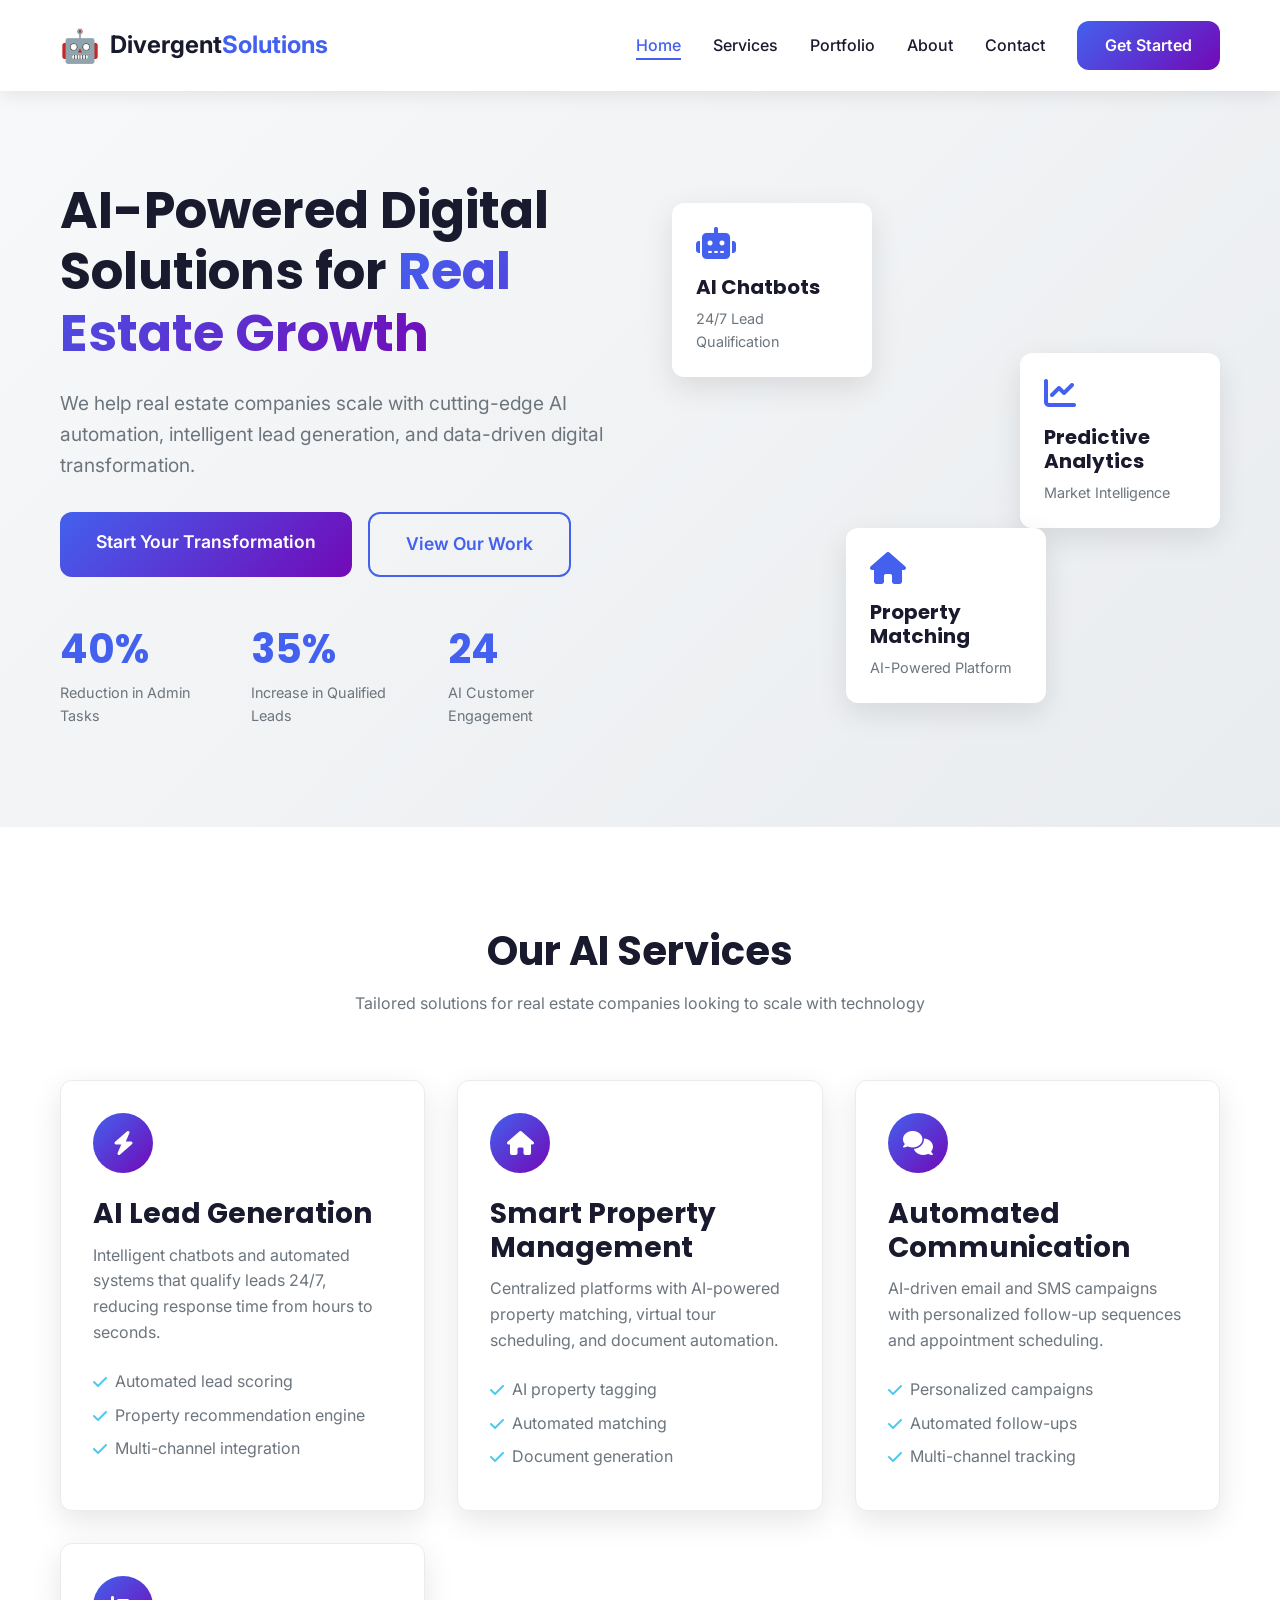
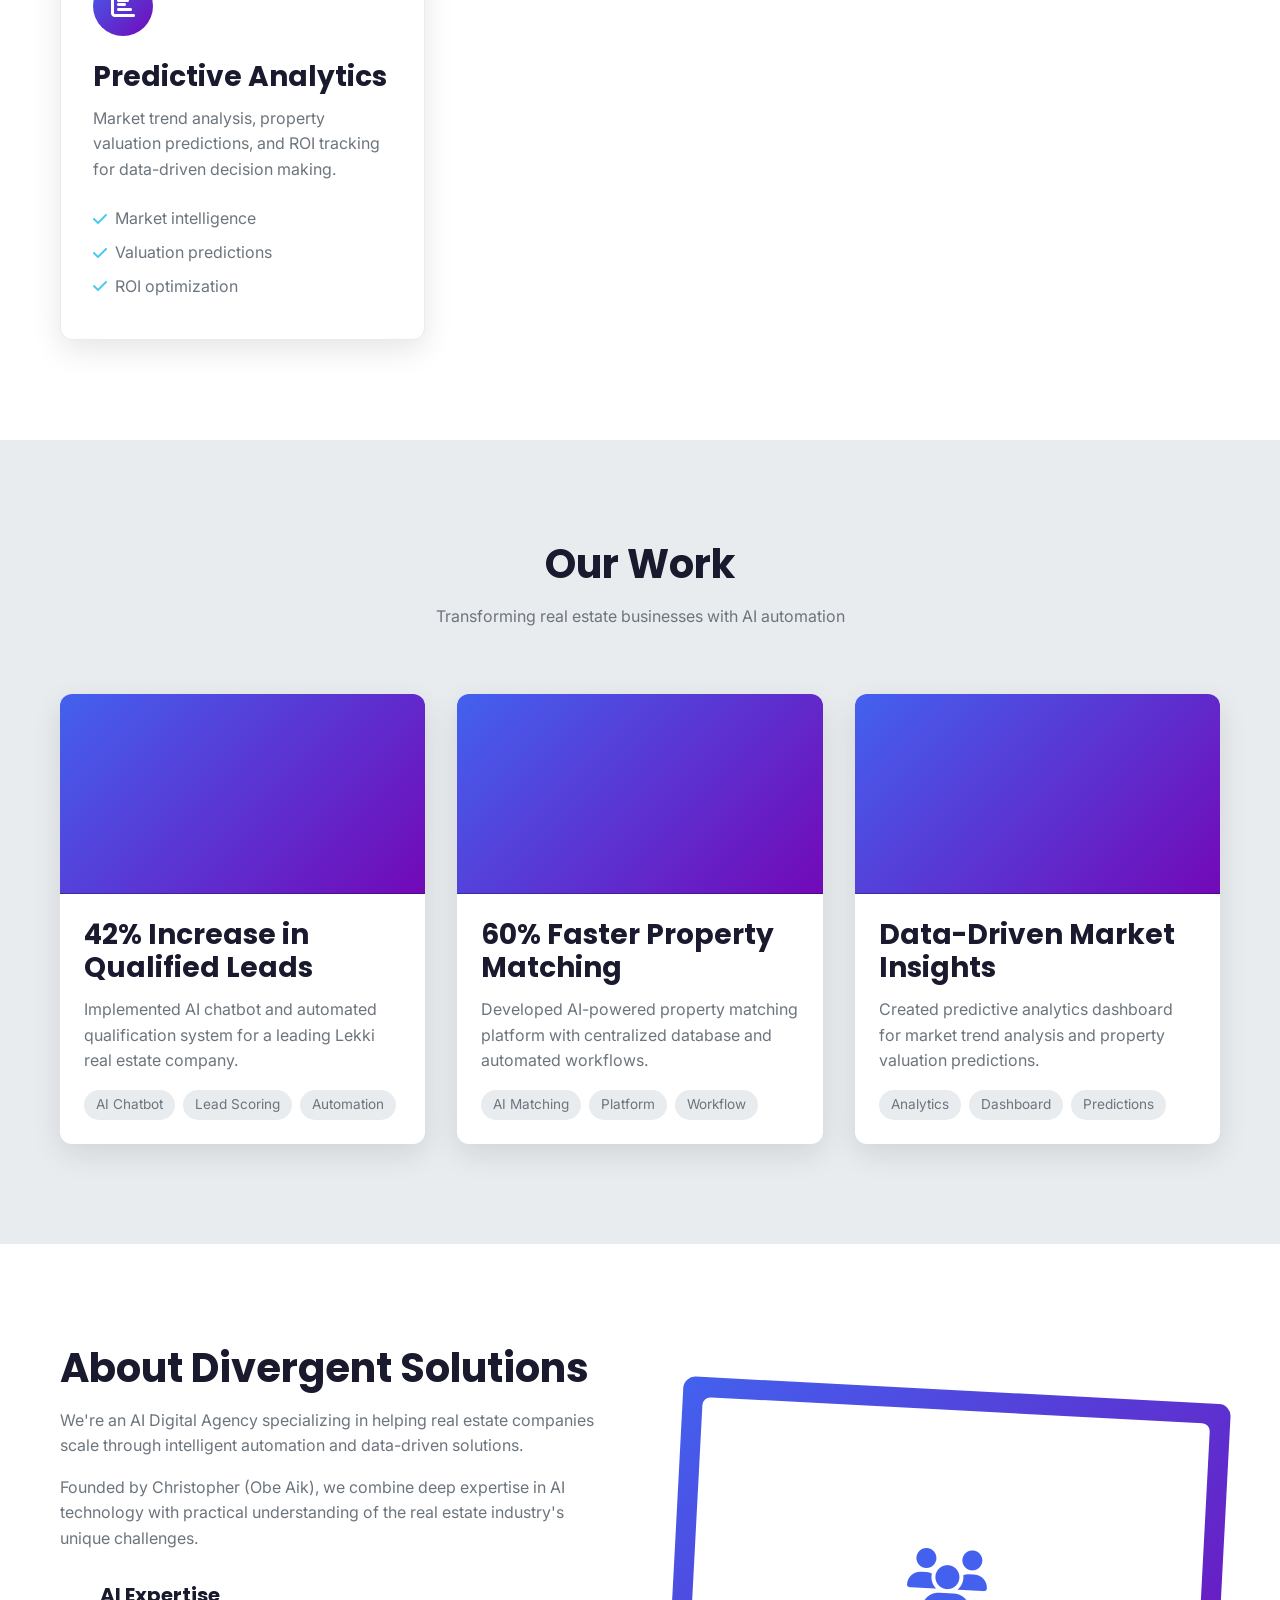
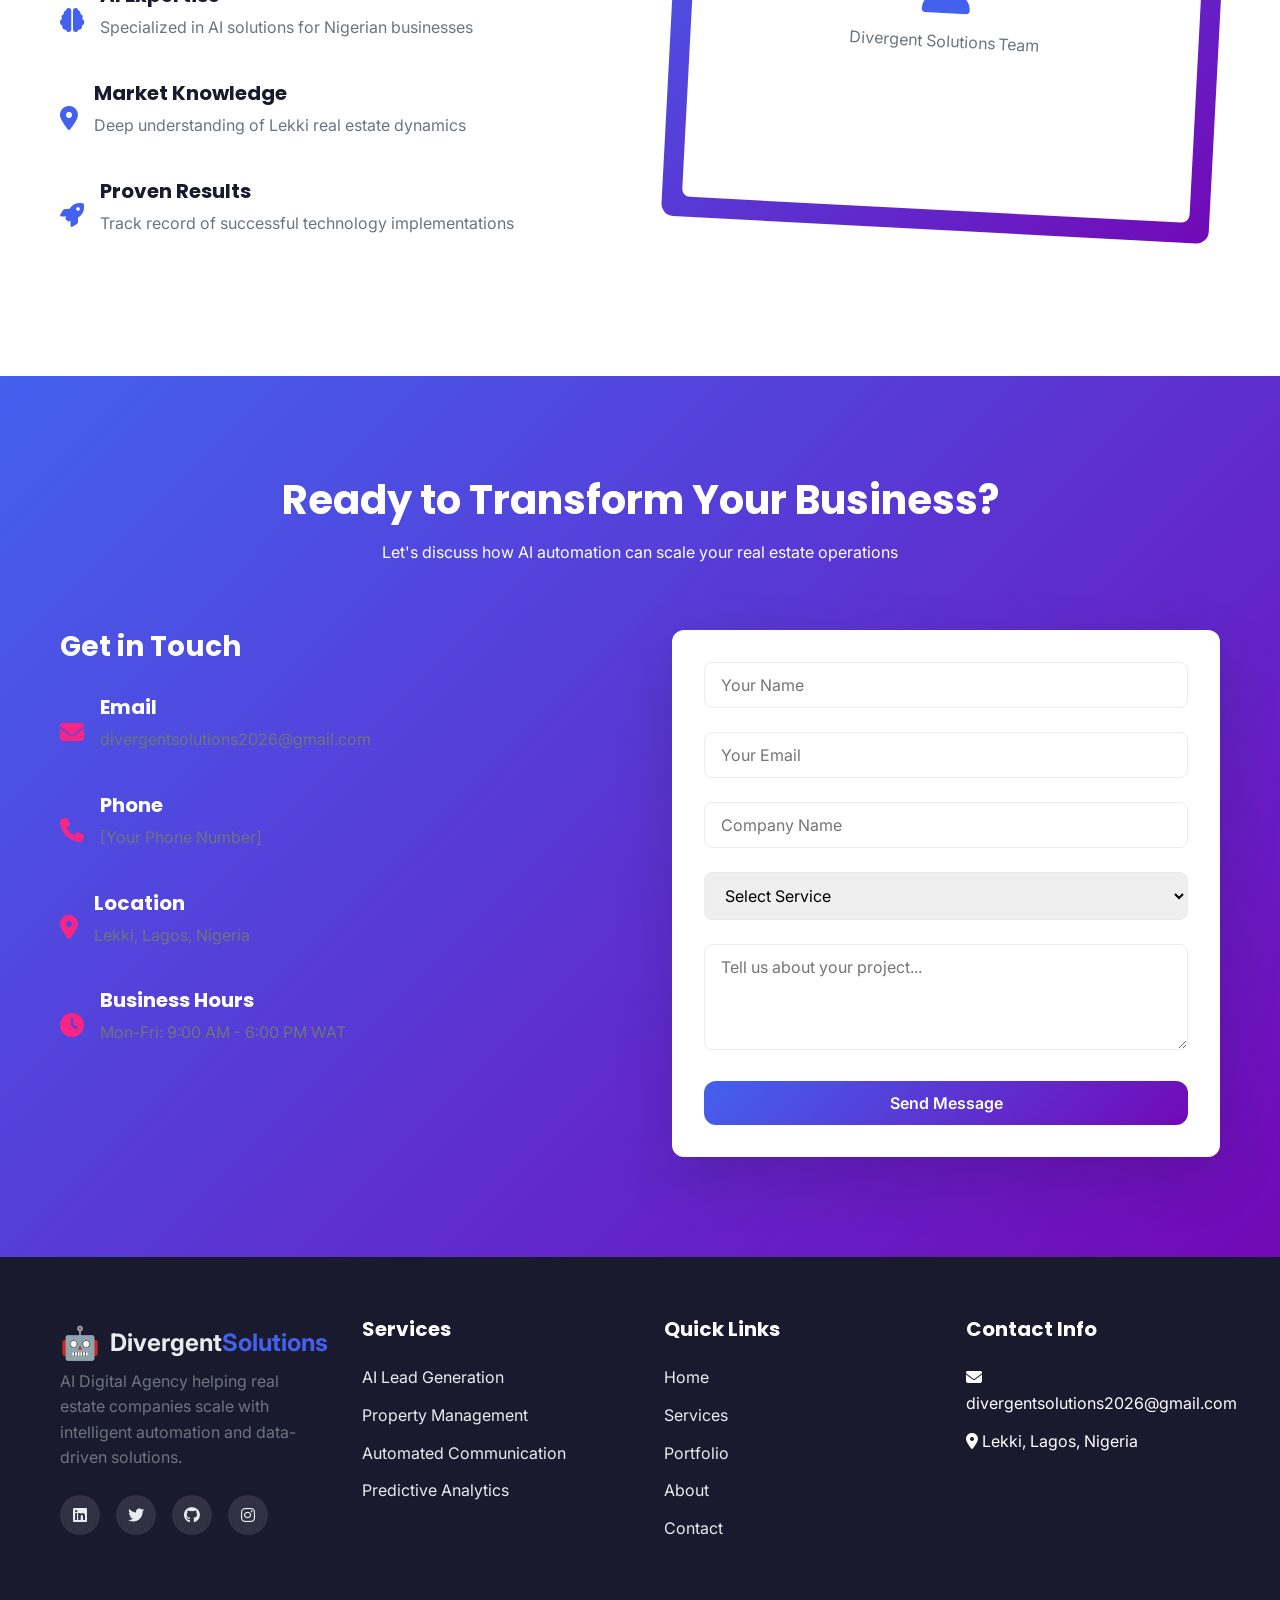
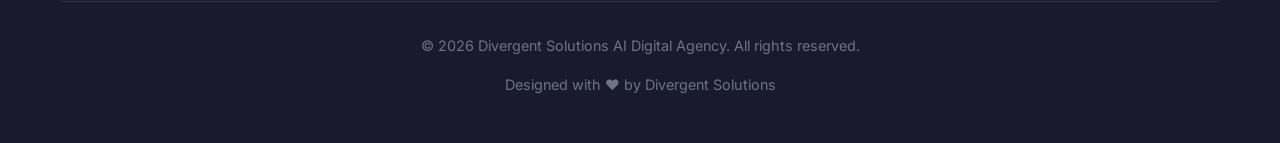
==== index.html @ 2773ff95 "Initial commit: Modern responsive portfolio website for Divergent Solutions AI Digital Agency" ====
<!DOCTYPE html>
<html lang="en">
<head>
    <meta charset="UTF-8">
    <meta name="viewport" content="width=device-width, initial-scale=1.0">
    <title>Divergent Solutions | AI Digital Agency</title>
    <link rel="stylesheet" href="css/style.css">
    <link rel="stylesheet" href="https://cdnjs.cloudflare.com/ajax/libs/font-awesome/6.4.0/css/all.min.css">
    <link href="https://fonts.googleapis.com/css2?family=Inter:wght@300;400;500;600;700;800&family=Poppins:wght@400;500;600;700&display=swap" rel="stylesheet">
    <link rel="icon" type="image/x-icon" href="assets/favicon.ico">
</head>
<body>
    <!-- Navigation -->
    <nav class="navbar">
        <div class="container">
            <a href="#" class="logo">
                <span class="logo-icon">🤖</span>
                <span class="logo-text">Divergent<span class="logo-highlight">Solutions</span></span>
            </a>
            <div class="nav-toggle" id="navToggle">
                <span></span>
                <span></span>
                <span></span>
            </div>
            <ul class="nav-menu" id="navMenu">
                <li><a href="#home" class="nav-link active">Home</a></li>
                <li><a href="#services" class="nav-link">Services</a></li>
                <li><a href="#portfolio" class="nav-link">Portfolio</a></li>
                <li><a href="#about" class="nav-link">About</a></li>
                <li><a href="#contact" class="nav-link">Contact</a></li>
                <li><a href="#" class="btn btn-primary nav-cta">Get Started</a></li>
            </ul>
        </div>
    </nav>

    <!-- Hero Section -->
    <section class="hero" id="home">
        <div class="container">
            <div class="hero-content">
                <h1 class="hero-title">AI-Powered Digital Solutions for <span class="text-gradient">Real Estate Growth</span></h1>
                <p class="hero-subtitle">We help real estate companies scale with cutting-edge AI automation, intelligent lead generation, and data-driven digital transformation.</p>
                <div class="hero-buttons">
                    <a href="#contact" class="btn btn-primary btn-lg">Start Your Transformation</a>
                    <a href="#portfolio" class="btn btn-secondary btn-lg">View Our Work</a>
                </div>
                <div class="hero-stats">
                    <div class="stat">
                        <h3>40%</h3>
                        <p>Reduction in Admin Tasks</p>
                    </div>
                    <div class="stat">
                        <h3>35%</h3>
                        <p>Increase in Qualified Leads</p>
                    </div>
                    <div class="stat">
                        <h3>24/7</h3>
                        <p>AI Customer Engagement</p>
                    </div>
                </div>
            </div>
            <div class="hero-image">
                <div class="floating-card card-1">
                    <i class="fas fa-robot"></i>
                    <h4>AI Chatbots</h4>
                    <p>24/7 Lead Qualification</p>
                </div>
                <div class="floating-card card-2">
                    <i class="fas fa-chart-line"></i>
                    <h4>Predictive Analytics</h4>
                    <p>Market Intelligence</p>
                </div>
                <div class="floating-card card-3">
                    <i class="fas fa-home"></i>
                    <h4>Property Matching</h4>
                    <p>AI-Powered Platform</p>
                </div>
            </div>
        </div>
    </section>

    <!-- Services Section -->
    <section class="services" id="services">
        <div class="container">
            <div class="section-header">
                <h2 class="section-title">Our AI Services</h2>
                <p class="section-subtitle">Tailored solutions for real estate companies looking to scale with technology</p>
            </div>
            <div class="services-grid">
                <div class="service-card">
                    <div class="service-icon">
                        <i class="fas fa-bolt"></i>
                    </div>
                    <h3>AI Lead Generation</h3>
                    <p>Intelligent chatbots and automated systems that qualify leads 24/7, reducing response time from hours to seconds.</p>
                    <ul class="service-features">
                        <li><i class="fas fa-check"></i> Automated lead scoring</li>
                        <li><i class="fas fa-check"></i> Property recommendation engine</li>
                        <li><i class="fas fa-check"></i> Multi-channel integration</li>
                    </ul>
                </div>
                <div class="service-card">
                    <div class="service-icon">
                        <i class="fas fa-home"></i>
                    </div>
                    <h3>Smart Property Management</h3>
                    <p>Centralized platforms with AI-powered property matching, virtual tour scheduling, and document automation.</p>
                    <ul class="service-features">
                        <li><i class="fas fa-check"></i> AI property tagging</li>
                        <li><i class="fas fa-check"></i> Automated matching</li>
                        <li><i class="fas fa-check"></i> Document generation</li>
                    </ul>
                </div>
                <div class="service-card">
                    <div class="service-icon">
                        <i class="fas fa-comments"></i>
                    </div>
                    <h3>Automated Communication</h3>
                    <p>AI-driven email and SMS campaigns with personalized follow-up sequences and appointment scheduling.</p>
                    <ul class="service-features">
                        <li><i class="fas fa-check"></i> Personalized campaigns</li>
                        <li><i class="fas fa-check"></i> Automated follow-ups</li>
                        <li><i class="fas fa-check"></i> Multi-channel tracking</li>
                    </ul>
                </div>
                <div class="service-card">
                    <div class="service-icon">
                        <i class="fas fa-chart-bar"></i>
                    </div>
                    <h3>Predictive Analytics</h3>
                    <p>Market trend analysis, property valuation predictions, and ROI tracking for data-driven decision making.</p>
                    <ul class="service-features">
                        <li><i class="fas fa-check"></i> Market intelligence</li>
                        <li><i class="fas fa-check"></i> Valuation predictions</li>
                        <li><i class="fas fa-check"></i> ROI optimization</li>
                    </ul>
                </div>
            </div>
        </div>
    </section>

    <!-- Portfolio Section -->
    <section class="portfolio" id="portfolio">
        <div class="container">
            <div class="section-header">
                <h2 class="section-title">Our Work</h2>
                <p class="section-subtitle">Transforming real estate businesses with AI automation</p>
            </div>
            <div class="portfolio-grid">
                <div class="portfolio-card">
                    <div class="portfolio-image">
                        <div class="portfolio-overlay">
                            <h4>Lekki Real Estate Group</h4>
                            <p>AI Lead Generation System</p>
                        </div>
                    </div>
                    <div class="portfolio-content">
                        <h3>42% Increase in Qualified Leads</h3>
                        <p>Implemented AI chatbot and automated qualification system for a leading Lekki real estate company.</p>
                        <div class="portfolio-tags">
                            <span class="tag">AI Chatbot</span>
                            <span class="tag">Lead Scoring</span>
                            <span class="tag">Automation</span>
                        </div>
                    </div>
                </div>
                <div class="portfolio-card">
                    <div class="portfolio-image">
                        <div class="portfolio-overlay">
                            <h4>Premium Properties Lagos</h4>
                            <p>Property Management Platform</p>
                        </div>
                    </div>
                    <div class="portfolio-content">
                        <h3>60% Faster Property Matching</h3>
                        <p>Developed AI-powered property matching platform with centralized database and automated workflows.</p>
                        <div class="portfolio-tags">
                            <span class="tag">AI Matching</span>
                            <span class="tag">Platform</span>
                            <span class="tag">Workflow</span>
                        </div>
                    </div>
                </div>
                <div class="portfolio-card">
                    <div class="portfolio-image">
                        <div class="portfolio-overlay">
                            <h4>Coastal Developments</h4>
                            <p>Predictive Analytics Dashboard</p>
                        </div>
                    </div>
                    <div class="portfolio-content">
                        <h3>Data-Driven Market Insights</h3>
                        <p>Created predictive analytics dashboard for market trend analysis and property valuation predictions.</p>
                        <div class="portfolio-tags">
                            <span class="tag">Analytics</span>
                            <span class="tag">Dashboard</span>
                            <span class="tag">Predictions</span>
                        </div>
                    </div>
                </div>
            </div>
        </div>
    </section>

    <!-- About Section -->
    <section class="about" id="about">
        <div class="container">
            <div class="about-content">
                <div class="about-text">
                    <h2 class="section-title">About Divergent Solutions</h2>
                    <p>We're an AI Digital Agency specializing in helping real estate companies scale through intelligent automation and data-driven solutions.</p>
                    <p>Founded by Christopher (Obe Aik), we combine deep expertise in AI technology with practical understanding of the real estate industry's unique challenges.</p>
                    <div class="about-features">
                        <div class="feature">
                            <i class="fas fa-brain"></i>
                            <div>
                                <h4>AI Expertise</h4>
                                <p>Specialized in AI solutions for Nigerian businesses</p>
                            </div>
                        </div>
                        <div class="feature">
                            <i class="fas fa-map-marker-alt"></i>
                            <div>
                                <h4>Market Knowledge</h4>
                                <p>Deep understanding of Lekki real estate dynamics</p>
                            </div>
                        </div>
                        <div class="feature">
                            <i class="fas fa-rocket"></i>
                            <div>
                                <h4>Proven Results</h4>
                                <p>Track record of successful technology implementations</p>
                            </div>
                        </div>
                    </div>
                </div>
                <div class="about-image">
                    <div class="image-frame">
                        <!-- Placeholder for agency/team image -->
                        <div class="placeholder-image">
                            <i class="fas fa-users"></i>
                            <p>Divergent Solutions Team</p>
                        </div>
                    </div>
                </div>
            </div>
        </div>
    </section>

    <!-- Contact Section -->
    <section class="contact" id="contact">
        <div class="container">
            <div class="section-header">
                <h2 class="section-title">Ready to Transform Your Business?</h2>
                <p class="section-subtitle">Let's discuss how AI automation can scale your real estate operations</p>
            </div>
            <div class="contact-content">
                <div class="contact-info">
                    <h3>Get in Touch</h3>
                    <div class="contact-details">
                        <div class="contact-item">
                            <i class="fas fa-envelope"></i>
                            <div>
                                <h4>Email</h4>
                                <p>divergentsolutions2026@gmail.com</p>
                            </div>
                        </div>
                        <div class="contact-item">
                            <i class="fas fa-phone"></i>
                            <div>
                                <h4>Phone</h4>
                                <p>[Your Phone Number]</p>
                            </div>
                        </div>
                        <div class="contact-item">
                            <i class="fas fa-map-marker-alt"></i>
                            <div>
                                <h4>Location</h4>
                                <p>Lekki, Lagos, Nigeria</p>
                            </div>
                        </div>
                        <div class="contact-item">
                            <i class="fas fa-clock"></i>
                            <div>
                                <h4>Business Hours</h4>
                                <p>Mon-Fri: 9:00 AM - 6:00 PM WAT</p>
                            </div>
                        </div>
                    </div>
                </div>
                <div class="contact-form">
                    <form id="contactForm">
                        <div class="form-group">
                            <input type="text" id="name" placeholder="Your Name" required>
                        </div>
                        <div class="form-group">
                            <input type="email" id="email" placeholder="Your Email" required>
                        </div>
                        <div class="form-group">
                            <input type="text" id="company" placeholder="Company Name">
                        </div>
                        <div class="form-group">
                            <select id="service" required>
                                <option value="" disabled selected>Select Service</option>
                                <option value="ai-lead-generation">AI Lead Generation</option>
                                <option value="property-management">Property Management</option>
                                <option value="communication">Automated Communication</option>
                                <option value="analytics">Predictive Analytics</option>
                                <option value="custom">Custom Solution</option>
                            </select>
                        </div>
                        <div class="form-group">
                            <textarea id="message" rows="4" placeholder="Tell us about your project..." required></textarea>
                        </div>
                        <button type="submit" class="btn btn-primary btn-block">Send Message</button>
                    </form>
                </div>
            </div>
        </div>
    </section>

    <!-- Footer -->
    <footer class="footer">
        <div class="container">
            <div class="footer-content">
                <div class="footer-section">
                    <a href="#" class="logo">
                        <span class="logo-icon">🤖</span>
                        <span class="logo-text">Divergent<span class="logo-highlight">Solutions</span></span>
                    </a>
                    <p>AI Digital Agency helping real estate companies scale with intelligent automation and data-driven solutions.</p>
                    <div class="social-links">
                        <a href="#" class="social-link"><i class="fab fa-linkedin"></i></a>
                        <a href="#" class="social-link"><i class="fab fa-twitter"></i></a>
                        <a href="#" class="social-link"><i class="fab fa-github"></i></a>
                        <a href="#" class="social-link"><i class="fab fa-instagram"></i></a>
                    </div>
                </div>
                <div class="footer-section">
                    <h4>Services</h4>
                    <ul>
                        <li><a href="#services">AI Lead Generation</a></li>
                        <li><a href="#services">Property Management</a></li>
                        <li><a href="#services">Automated Communication</a></li>
                        <li><a href="#services">Predictive Analytics</a></li>
                    </ul>
                </div>
                <div class="footer-section">
                    <h4>Quick Links</h4>
                    <ul>
                        <li><a href="#home">Home</a></li>
                        <li><a href="#services">Services</a></li>
                        <li><a href="#portfolio">Portfolio</a></li>
                        <li><a href="#about">About</a></li>
                        <li><a href="#contact">Contact</a></li>
                    </ul>
                </div>
                <div class="footer-section">
                    <h4>Contact Info</h4>
                    <ul>
                        <li><i class="fas fa-envelope"></i> divergentsolutions2026@gmail.com</li>
                        <li><i class="fas fa-map-marker-alt"></i> Lekki, Lagos, Nigeria</li>
                    </ul>
                </div>
            </div>
            <div class="footer-bottom">
                <p>&copy; 2026 Divergent Solutions AI Digital Agency. All rights reserved.</p>
                <p>Designed with ❤️ by Divergent Solutions</p>
            </div>
        </div>
    </footer>

    <!-- JavaScript -->
    <script src="js/script.js"></script>
</body>
</html>
---- css/style.css ----
/* CSS Reset and Base Styles */
* {
    margin: 0;
    padding: 0;
    box-sizing: border-box;
}

:root {
    --primary: #4361ee;
    --primary-dark: #3a56d4;
    --secondary: #7209b7;
    --accent: #f72585;
    --dark: #1a1a2e;
    --light: #f8f9fa;
    --gray: #6c757d;
    --gray-light: #e9ecef;
    --success: #4cc9f0;
    --shadow: 0 10px 30px rgba(0, 0, 0, 0.1);
    --shadow-lg: 0 20px 60px rgba(0, 0, 0, 0.15);
    --radius: 12px;
    --radius-sm: 8px;
    --transition: all 0.3s ease;
}

html {
    scroll-behavior: smooth;
}

body {
    font-family: 'Inter', sans-serif;
    line-height: 1.6;
    color: var(--dark);
    background-color: var(--light);
    overflow-x: hidden;
}

.container {
    width: 100%;
    max-width: 1200px;
    margin: 0 auto;
    padding: 0 20px;
}

/* Typography */
h1, h2, h3, h4 {
    font-family: 'Poppins', sans-serif;
    font-weight: 700;
    line-height: 1.2;
}

h1 {
    font-size: 3.5rem;
    margin-bottom: 1.5rem;
}

h2 {
    font-size: 2.5rem;
    margin-bottom: 1rem;
}

h3 {
    font-size: 1.75rem;
    margin-bottom: 0.75rem;
}

h4 {
    font-size: 1.25rem;
    margin-bottom: 0.5rem;
}

p {
    margin-bottom: 1rem;
    color: var(--gray);
}

.text-gradient {
    background: linear-gradient(135deg, var(--primary), var(--secondary));
    -webkit-background-clip: text;
    -webkit-text-fill-color: transparent;
    background-clip: text;
}

/* Buttons */
.btn {
    display: inline-block;
    padding: 12px 28px;
    border-radius: var(--radius);
    font-weight: 600;
    text-decoration: none;
    transition: var(--transition);
    cursor: pointer;
    border: none;
    font-family: 'Inter', sans-serif;
    font-size: 1rem;
}

.btn-primary {
    background: linear-gradient(135deg, var(--primary), var(--secondary));
    color: white;
}

.btn-primary:hover {
    transform: translateY(-3px);
    box-shadow: var(--shadow);
}

.btn-secondary {
    background: transparent;
    color: var(--primary);
    border: 2px solid var(--primary);
}

.btn-secondary:hover {
    background: var(--primary);
    color: white;
    transform: translateY(-3px);
}

.btn-lg {
    padding: 16px 36px;
    font-size: 1.1rem;
}

.btn-block {
    display: block;
    width: 100%;
}

/* Navigation */
.navbar {
    position: fixed;
    top: 0;
    left: 0;
    width: 100%;
    background: rgba(255, 255, 255, 0.95);
    backdrop-filter: blur(10px);
    z-index: 1000;
    padding: 20px 0;
    box-shadow: 0 2px 20px rgba(0, 0, 0, 0.1);
}

.navbar .container {
    display: flex;
    justify-content: space-between;
    align-items: center;
}

.logo {
    display: flex;
    align-items: center;
    text-decoration: none;
    font-size: 1.5rem;
    font-weight: 700;
    color: var(--dark);
}

.logo-icon {
    font-size: 2rem;
    margin-right: 10px;
}

.logo-highlight {
    color: var(--primary);
}

.nav-menu {
    display: flex;
    list-style: none;
    align-items: center;
    gap: 2rem;
}

.nav-link {
    text-decoration: none;
    color: var(--dark);
    font-weight: 500;
    transition: var(--transition);
    position: relative;
}

.nav-link:hover,
.nav-link.active {
    color: var(--primary);
}

.nav-link.active::after {
    content: '';
    position: absolute;
    bottom: -5px;
    left: 0;
    width: 100%;
    height: 2px;
    background: var(--primary);
}

.nav-toggle {
    display: none;
    flex-direction: column;
    cursor: pointer;
    gap: 4px;
}

.nav-toggle span {
    width: 25px;
    height: 3px;
    background: var(--dark);
    border-radius: 2px;
    transition: var(--transition);
}

/* Hero Section */
.hero {
    padding: 180px 0 100px;
    background: linear-gradient(135deg, #f8f9fa 0%, #e9ecef 100%);
    position: relative;
    overflow: hidden;
}

.hero .container {
    display: grid;
    grid-template-columns: 1fr 1fr;
    gap: 4rem;
    align-items: center;
}

.hero-title {
    font-size: 3.2rem;
    margin-bottom: 1.5rem;
}

.hero-subtitle {
    font-size: 1.2rem;
    margin-bottom: 2rem;
    color: var(--gray);
}

.hero-buttons {
    display: flex;
    gap: 1rem;
    margin-bottom: 3rem;
}

.hero-stats {
    display: flex;
    gap: 2rem;
}

.stat h3 {
    font-size: 2.5rem;
    color: var(--primary);
    margin-bottom: 0.5rem;
}

.stat p {
    font-size: 0.9rem;
    color: var(--gray);
    margin: 0;
}

.hero-image {
    position: relative;
    height: 500px;
}

.floating-card {
    position: absolute;
    background: white;
    padding: 1.5rem;
    border-radius: var(--radius);
    box-shadow: var(--shadow);
    transition: var(--transition);
    width: 200px;
}

.floating-card:hover {
    transform: translateY(-10px);
    box-shadow: var(--shadow-lg);
}

.floating-card i {
    font-size: 2rem;
    color: var(--primary);
    margin-bottom: 1rem;
}

.floating-card h4 {
    margin-bottom: 0.5rem;
}

.floating-card p {
    font-size: 0.9rem;
    margin: 0;
    color: var(--gray);
}

.card-1 {
    top: 0;
    left: 0;
    animation: float 3s ease-in-out infinite;
}

.card-2 {
    top: 150px;
    right: 0;
    animation: float 3s ease-in-out infinite 0.5s;
}

.card-3 {
    bottom: 0;
    left: 50%;
    transform: translateX(-50%);
    animation: float 3s ease-in-out infinite 1s;
}

@keyframes float {
    0%, 100% { transform: translateY(0); }
    50% { transform: translateY(-20px); }
}

/* Services Section */
.services {
    padding: 100px 0;
    background: white;
}

.section-header {
    text-align: center;
    margin-bottom: 4rem;
}

.section-title {
    margin-bottom: 1rem;
}

.section-subtitle {
    max-width: 600px;
    margin: 0 auto;
    color: var(--gray);
}

.services-grid {
    display: grid;
    grid-template-columns: repeat(auto-fit, minmax(280px, 1fr));
    gap: 2rem;
}

.service-card {
    background: white;
    padding: 2rem;
    border-radius: var(--radius);
    box-shadow: var(--shadow);
    transition: var(--transition);
    border: 1px solid var(--gray-light);
}

.service-card:hover {
    transform: translateY(-10px);
    box-shadow: var(--shadow-lg);
}

.service-icon {
    width: 60px;
    height: 60px;
    background: linear-gradient(135deg, var(--primary), var(--secondary));
    border-radius: 50%;
    display: flex;
    align-items: center;
    justify-content: center;
    margin-bottom: 1.5rem;
}

.service-icon i {
    font-size: 1.5rem;
    color: white;
}

.service-features {
    list-style: none;
    margin-top: 1.5rem;
}

.service-features li {
    display: flex;
    align-items: center;
    gap: 0.5rem;
    margin-bottom: 0.5rem;
    color: var(--gray);
}

.service-features i {
    color: var(--success);
}

/* Portfolio Section */
.portfolio {
    padding: 100px 0;
    background: var(--gray-light);
}

.portfolio-grid {
    display: grid;
    grid-template-columns: repeat(auto-fit, minmax(350px, 1fr));
    gap: 2rem;
}

.portfolio-card {
    background: white;
    border-radius: var(--radius);
    overflow: hidden;
    box-shadow: var(--shadow);
    transition: var(--transition);
}

.portfolio-card:hover {
    transform: translateY(-10px);
    box-shadow: var(--shadow-lg);
}

.portfolio-image {
    height: 200px;
    background: linear-gradient(135deg, var(--primary), var(--secondary));
    position: relative;
    overflow: hidden;
}

.portfolio-overlay {
    position: absolute;
    bottom: 0;
    left: 0;
    right: 0;
    background: rgba(0, 0, 0, 0.7);
    color: white;
    padding: 1.5rem;
    transform: translateY(100%);
    transition: var(--transition);
}

.portfolio-card:hover .portfolio-overlay {
    transform: translateY(0);
}

.portfolio-content {
    padding: 1.5rem;
}

.portfolio-tags {
    display: flex;
    gap: 0.5rem;
    margin-top: 1rem;
    flex-wrap: wrap;
}

.tag {
    background: var(--gray-light);
    color: var(--gray);
    padding: 0.25rem 0.75rem;
    border-radius: 20px;
    font-size: 0.85rem;
}

/* About Section */
.about {
    padding: 100px 0;
    background: white;
}

.about-content {
    display: grid;
    grid-template-columns: 1fr 1fr;
    gap: 4rem;
    align-items: center;
}

.about-features {
    margin-top: 2rem;
}

.feature {
    display: flex;
    align-items: center;
    gap: 1rem;
    margin-bottom: 1.5rem;
}

.feature i {
    font-size: 1.5rem;
    color: var(--primary);
}

.about-image {
    position: relative;
}

.image-frame {
    background: linear-gradient(135deg, var(--primary), var(--secondary));
    border-radius: var(--radius);
    padding: 20px;
    transform: rotate(3deg);
}

.placeholder-image {
    background: white;
    border-radius: var(--radius-sm);
    height: 400px;
    display: flex;
    flex-direction: column;
    align-items: center;
    justify-content: center;
    color: var(--gray);
}

.placeholder-image i {
    font-size: 4rem;
    margin-bottom: 1rem;
    color: var(--primary);
}

/* Contact Section */
.contact {
    padding: 100px 0;
    background: linear-gradient(135deg, var(--primary), var(--secondary));
    color: white;
}

.contact .section-title,
.contact .section-subtitle {
    color: white;
}

.contact-content {
    display: grid;
    grid-template-columns: 1fr 1fr;
    gap: 4rem;
    margin-top: 3rem;
}

.contact-info h3 {
    margin-bottom: 2rem;
}

.contact-details {
    display: flex;
    flex-direction: column;
    gap: 1.5rem;
}

.contact-item {
    display: flex;
    align-items: center;
    gap: 1rem;
}

.contact-item i {
    font-size: 1.5rem;
    color: var(--accent);
}

.contact-form {
    background: white;
    padding: 2rem;
    border-radius: var(--radius);
    box-shadow: var(--shadow-lg);
}

.contact-form .form-group {
    margin-bottom: 1.5rem;
}

.contact-form input,
.contact-form select,
.contact-form textarea {
    width: 100%;
    padding: 12px 16px;
    border: 1px solid var(--gray-light);
    border-radius: var(--radius-sm);
    font-family: 'Inter', sans-serif;
    font-size: 1rem;
    transition: var(--transition);
}

.contact-form input:focus,
.contact-form select:focus,
.contact-form textarea:focus {
    outline: none;
    border-color: var(--primary);
    box-shadow: 0 0 0 3px rgba(67, 97, 238, 0.1);
}

/* Footer */
.footer {
    background: var(--dark);
    color: white;
    padding: 60px 0 30px;
}

.footer-content {
    display: grid;
    grid-template-columns: repeat(auto-fit, minmax(250px, 1fr));
    gap: 3rem;
    margin-bottom: 3rem;
}

.footer-section h4 {
    margin-bottom: 1.5rem;
    color: white;
}

.footer-section ul {
    list-style: none;
}

.footer-section ul li {
    margin-bottom: 0.75rem;
}

.footer-section a {
    color: var(--gray-light);
    text-decoration: none;
    transition: var(--transition);
}

.footer-section a:hover {
    color: white;
}

.social-links {
    display: flex;
    gap: 1rem;
    margin-top: 1.5rem;
}

.social-link {
    display: inline-flex;
    align-items: center;
    justify-content: center;
    width: 40px;
    height: 40px;
    background: rgba(255, 255, 255, 0.1);
    border-radius: 50%;
    color: white;
    transition: var(--transition);
}

.social-link:hover {
    background: var(--primary);
    transform: translateY(-3px);
}

.footer-bottom {
    text-align: center;
    padding-top: 2rem;
    border-top: 1px solid rgba(255, 255, 255, 0.1);
    color: var(--gray-light);
    font-size: 0.9rem;
}

/* Responsive Design */
@media (max-width: 992px) {
    h1 {
        font-size: 2.8rem;
    }
    
    h2 {
        font-size: 2.2rem;
    }
    
    .hero .container,
    .about-content,
    .contact-content {
        grid-template-columns: 1fr;
        gap: 3rem;
    }
    
    .hero-image {
        height: 400px;
    }
}

@media (max-width: 768px) {
    .nav-toggle {
        display: flex;
    }
    
    .nav-menu {
        position: fixed;
        top: 80px;
        left: -100%;
        width: 100%;
        flex-direction: column;
        background: white;
        padding: 2rem;
        box-shadow: var(--shadow);
        transition: var(--transition);
        gap: 1.5rem;
    }
    
    .nav-menu.active {
        left: 0;
    }
    
    .nav-cta {
        margin-top: 1rem;
    }
    
    .hero-buttons {
        flex-direction: column;
    }
    
    .hero-stats {
        flex-direction: column;
        gap: 1.5rem;
    }
    
    .floating-card {
        width: 160px;
        padding: 1rem;
    }
}

@media (max-width: 576px) {
    h1 {
        font-size: 2.2rem;
    }
    
    h2 {
        font-size: 1.8rem;
    }
    
    .container {
        padding: 0 15px;
    }
    
    .hero {
        padding: 150px 0 60px;
    }
    
    .services,
    .portfolio,
    .about,
    .contact {
        padding: 60px 0;
    }
    
    .portfolio-grid {
        grid-template-columns: 1fr;
    }
}
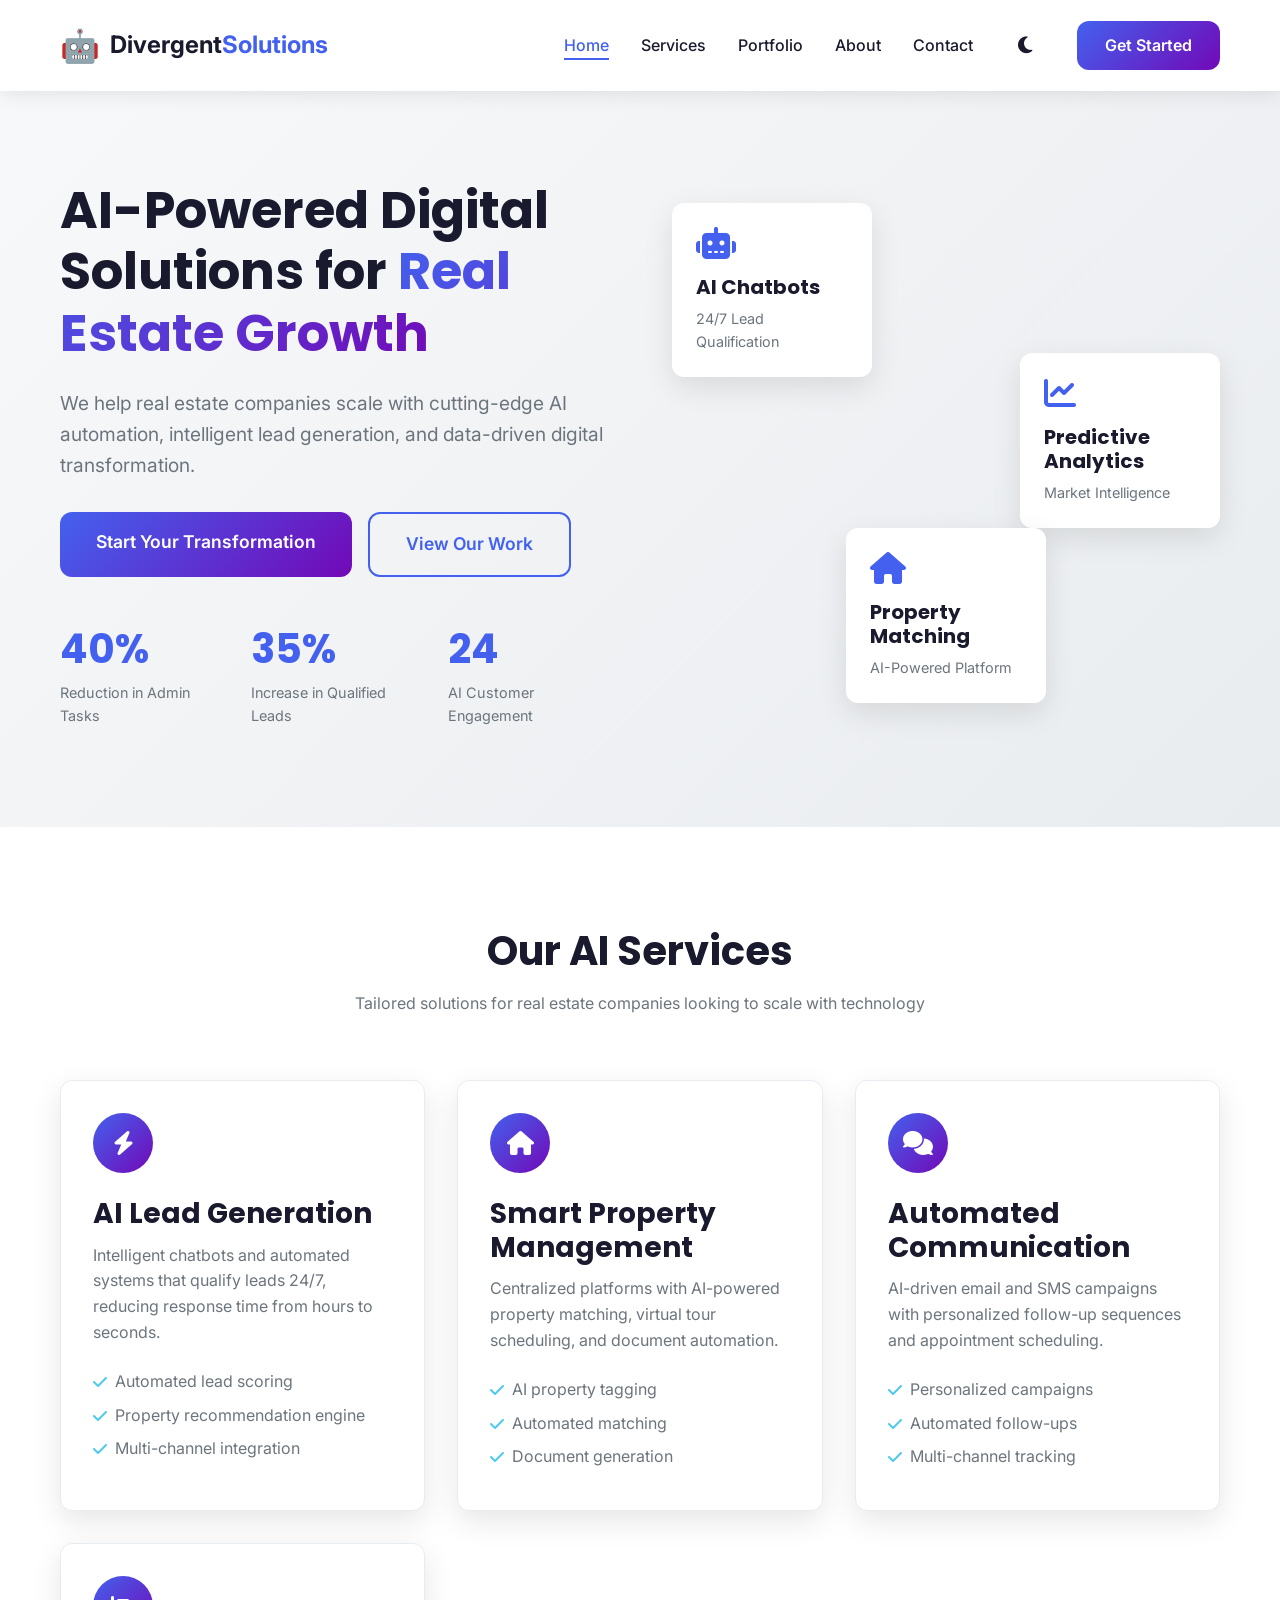
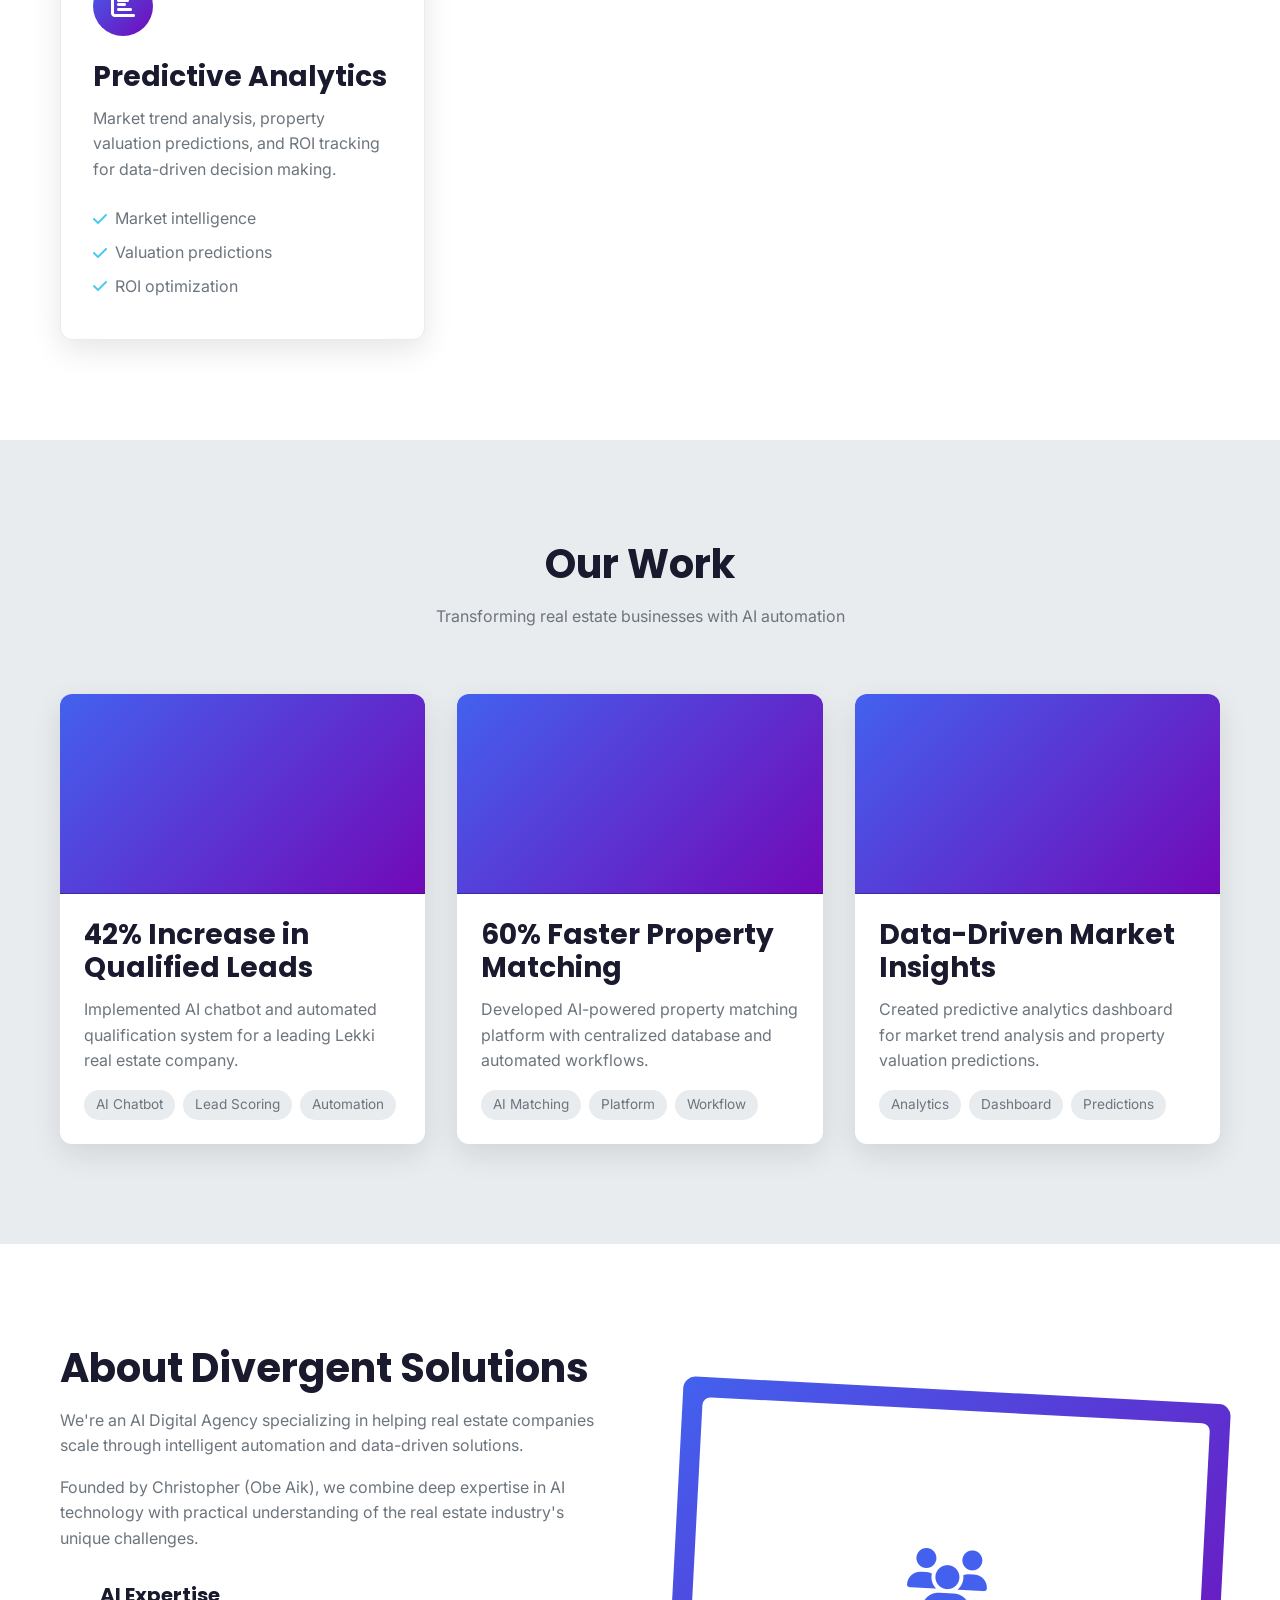
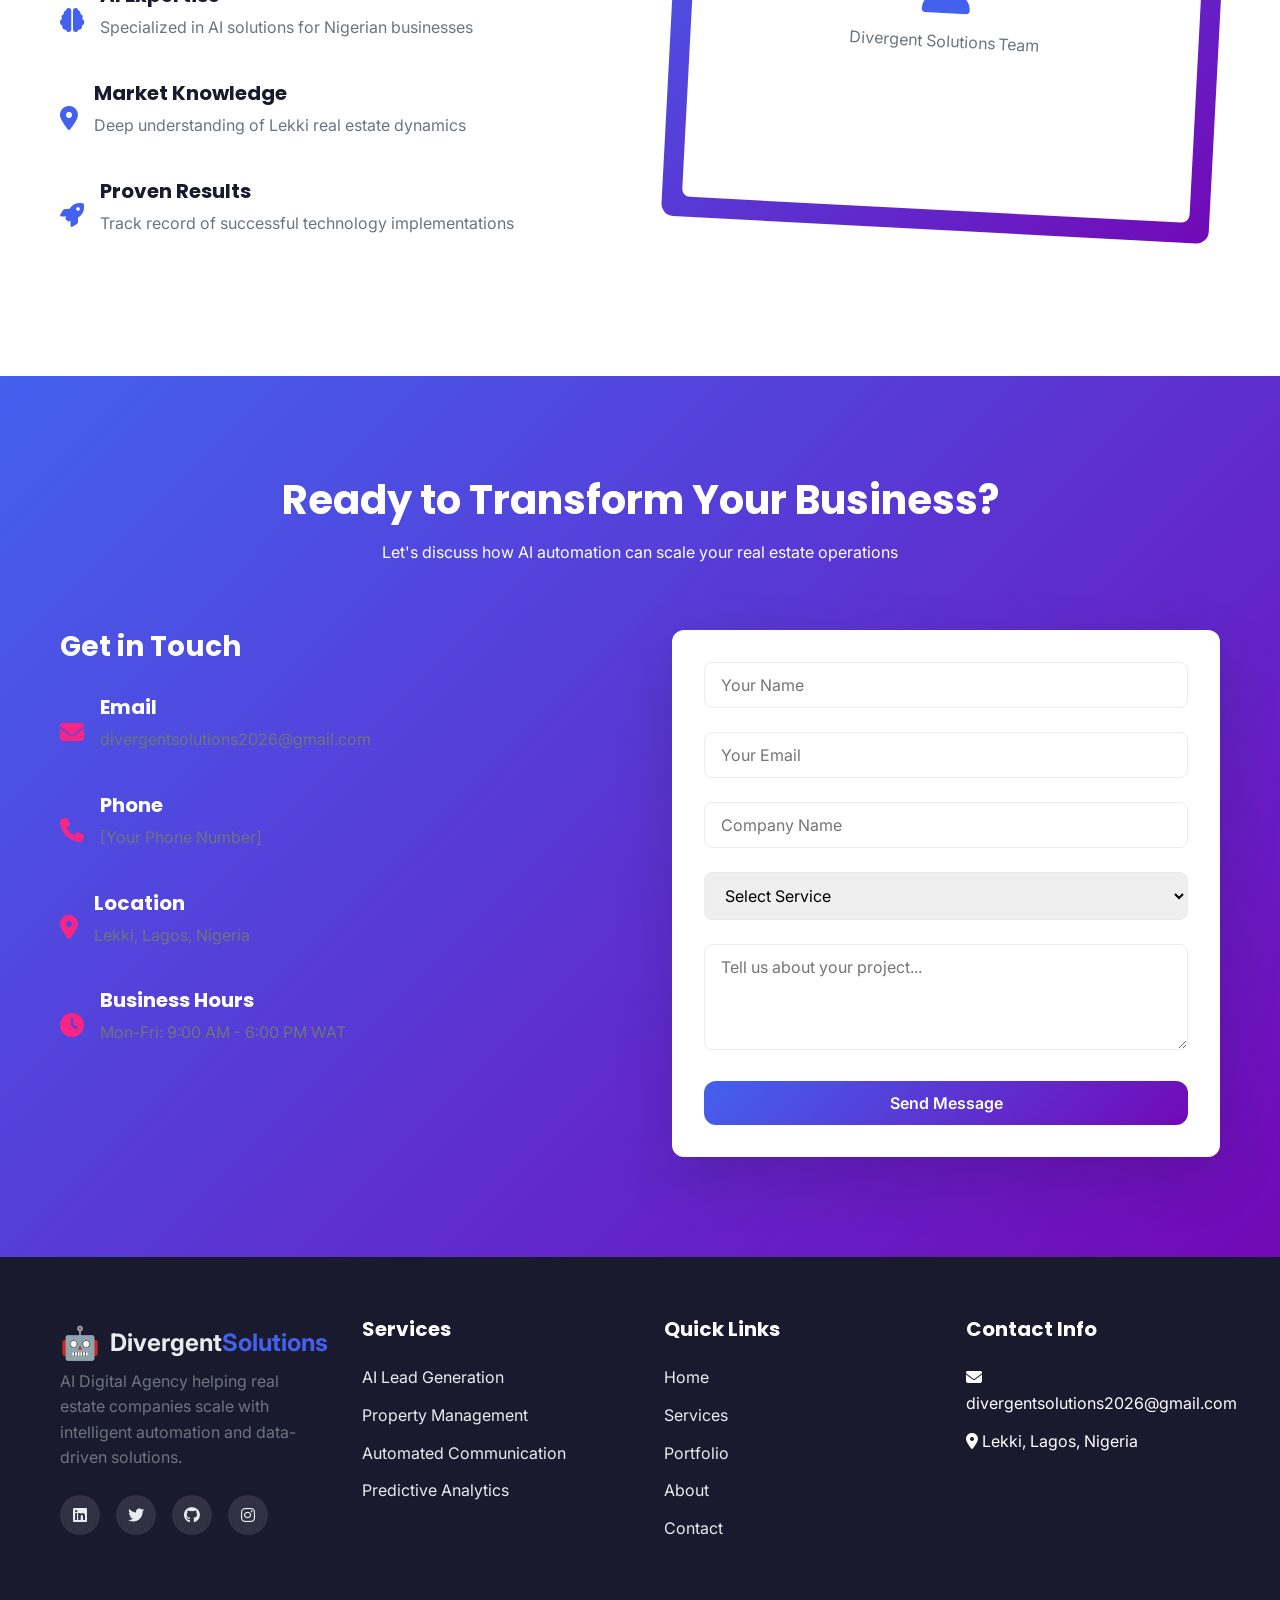
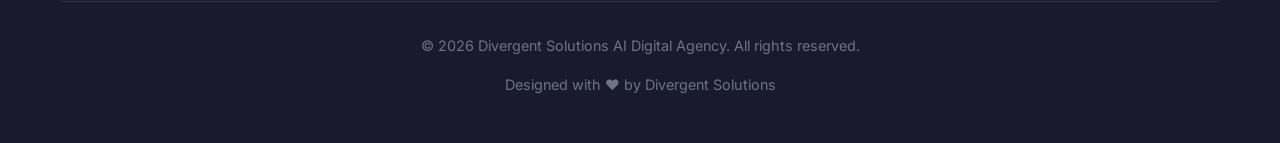
==== commit 6b93ed75: "Add dark theme with toggle button, system preference detection, and localStorage persistence" ====
--- a/index.html
+++ b/index.html
@@ -28,6 +28,12 @@
                 <li><a href="#portfolio" class="nav-link">Portfolio</a></li>
                 <li><a href="#about" class="nav-link">About</a></li>
                 <li><a href="#contact" class="nav-link">Contact</a></li>
+                <li>
+                    <button class="theme-toggle" id="themeToggle" aria-label="Toggle dark mode">
+                        <i class="fas fa-moon"></i>
+                        <i class="fas fa-sun"></i>
+                    </button>
+                </li>
                 <li><a href="#" class="btn btn-primary nav-cta">Get Started</a></li>
             </ul>
         </div>
--- a/css/style.css
+++ b/css/style.css
@@ -744,4 +744,201 @@
     .portfolio-grid {
         grid-template-columns: 1fr;
     }
+}
+
+/* Dark Theme Toggle */
+.theme-toggle {
+    background: transparent;
+    border: none;
+    color: var(--dark);
+    cursor: pointer;
+    font-size: 1.2rem;
+    padding: 8px;
+    border-radius: 50%;
+    width: 40px;
+    height: 40px;
+    display: flex;
+    align-items: center;
+    justify-content: center;
+    transition: var(--transition);
+    position: relative;
+}
+
+.theme-toggle:hover {
+    background: var(--gray-light);
+}
+
+.theme-toggle .fa-sun {
+    display: none;
+}
+
+.theme-toggle .fa-moon {
+    display: block;
+}
+
+/* Dark Theme Variables */
+[data-theme="dark"] {
+    --primary: #5d7af0;
+    --primary-dark: #4a68e0;
+    --secondary: #8a2be2;
+    --accent: #ff4081;
+    --dark: #f8f9fa;
+    --light: #121212;
+    --gray: #b0b0b0;
+    --gray-light: #2d2d2d;
+    --success: #4cc9f0;
+    --shadow: 0 10px 30px rgba(0, 0, 0, 0.3);
+    --shadow-lg: 0 20px 60px rgba(0, 0, 0, 0.4);
+}
+
+/* Dark Theme Styles */
+[data-theme="dark"] body {
+    background-color: var(--light);
+    color: var(--dark);
+}
+
+[data-theme="dark"] .navbar {
+    background: rgba(18, 18, 18, 0.95);
+    box-shadow: 0 2px 20px rgba(0, 0, 0, 0.3);
+}
+
+[data-theme="dark"] .logo {
+    color: var(--dark);
+}
+
+[data-theme="dark"] .nav-link {
+    color: var(--dark);
+}
+
+[data-theme="dark"] .nav-link:hover,
+[data-theme="dark"] .nav-link.active {
+    color: var(--primary);
+}
+
+[data-theme="dark"] .hero {
+    background: linear-gradient(135deg, #1a1a1a 0%, #2d2d2d 100%);
+}
+
+[data-theme="dark"] .hero-subtitle {
+    color: var(--gray);
+}
+
+[data-theme="dark"] .floating-card,
+[data-theme="dark"] .service-card,
+[data-theme="dark"] .portfolio-card,
+[data-theme="dark"] .contact-form {
+    background: #1e1e1e;
+    border-color: #333;
+}
+
+[data-theme="dark"] .services,
+[data-theme="dark"] .about {
+    background: #1a1a1a;
+}
+
+[data-theme="dark"] .portfolio {
+    background: #2d2d2d;
+}
+
+[data-theme="dark"] .footer {
+    background: #121212;
+}
+
+[data-theme="dark"] .contact-form input,
+[data-theme="dark"] .contact-form select,
+[data-theme="dark"] .contact-form textarea {
+    background: #2d2d2d;
+    border-color: #444;
+    color: var(--dark);
+}
+
+[data-theme="dark"] .contact-form input:focus,
+[data-theme="dark"] .contact-form select:focus,
+[data-theme="dark"] .contact-form textarea:focus {
+    border-color: var(--primary);
+    box-shadow: 0 0 0 3px rgba(93, 122, 240, 0.2);
+}
+
+[data-theme="dark"] .btn-secondary {
+    color: var(--primary);
+    border-color: var(--primary);
+}
+
+[data-theme="dark"] .btn-secondary:hover {
+    background: var(--primary);
+    color: white;
+}
+
+[data-theme="dark"] .theme-toggle {
+    color: var(--dark);
+}
+
+[data-theme="dark"] .theme-toggle:hover {
+    background: var(--gray-light);
+}
+
+[data-theme="dark"] .theme-toggle .fa-sun {
+    display: block;
+}
+
+[data-theme="dark"] .theme-toggle .fa-moon {
+    display: none;
+}
+
+[data-theme="dark"] .placeholder-image {
+    background: #2d2d2d;
+    color: var(--gray);
+}
+
+[data-theme="dark"] .tag {
+    background: #333;
+    color: var(--gray);
+}
+
+[data-theme="dark"] .image-frame {
+    background: linear-gradient(135deg, var(--primary), var(--secondary));
+}
+
+[data-theme="dark"] .social-link {
+    background: rgba(255, 255, 255, 0.1);
+}
+
+[data-theme="dark"] .social-link:hover {
+    background: var(--primary);
+}
+
+[data-theme="dark"] .footer-section a {
+    color: var(--gray);
+}
+
+[data-theme="dark"] .footer-section a:hover {
+    color: white;
+}
+
+[data-theme="dark"] .stat p {
+    color: var(--gray);
+}
+
+[data-theme="dark"] p {
+    color: var(--gray);
+}
+
+[data-theme="dark"] .section-subtitle {
+    color: var(--gray);
+}
+
+/* Smooth theme transition */
+body,
+.navbar,
+.hero,
+.services,
+.portfolio,
+.about,
+.contact,
+.footer,
+.service-card,
+.portfolio-card,
+.floating-card,
+.contact-form {
+    transition: background-color 0.3s ease, color 0.3s ease, border-color 0.3s ease;
 }
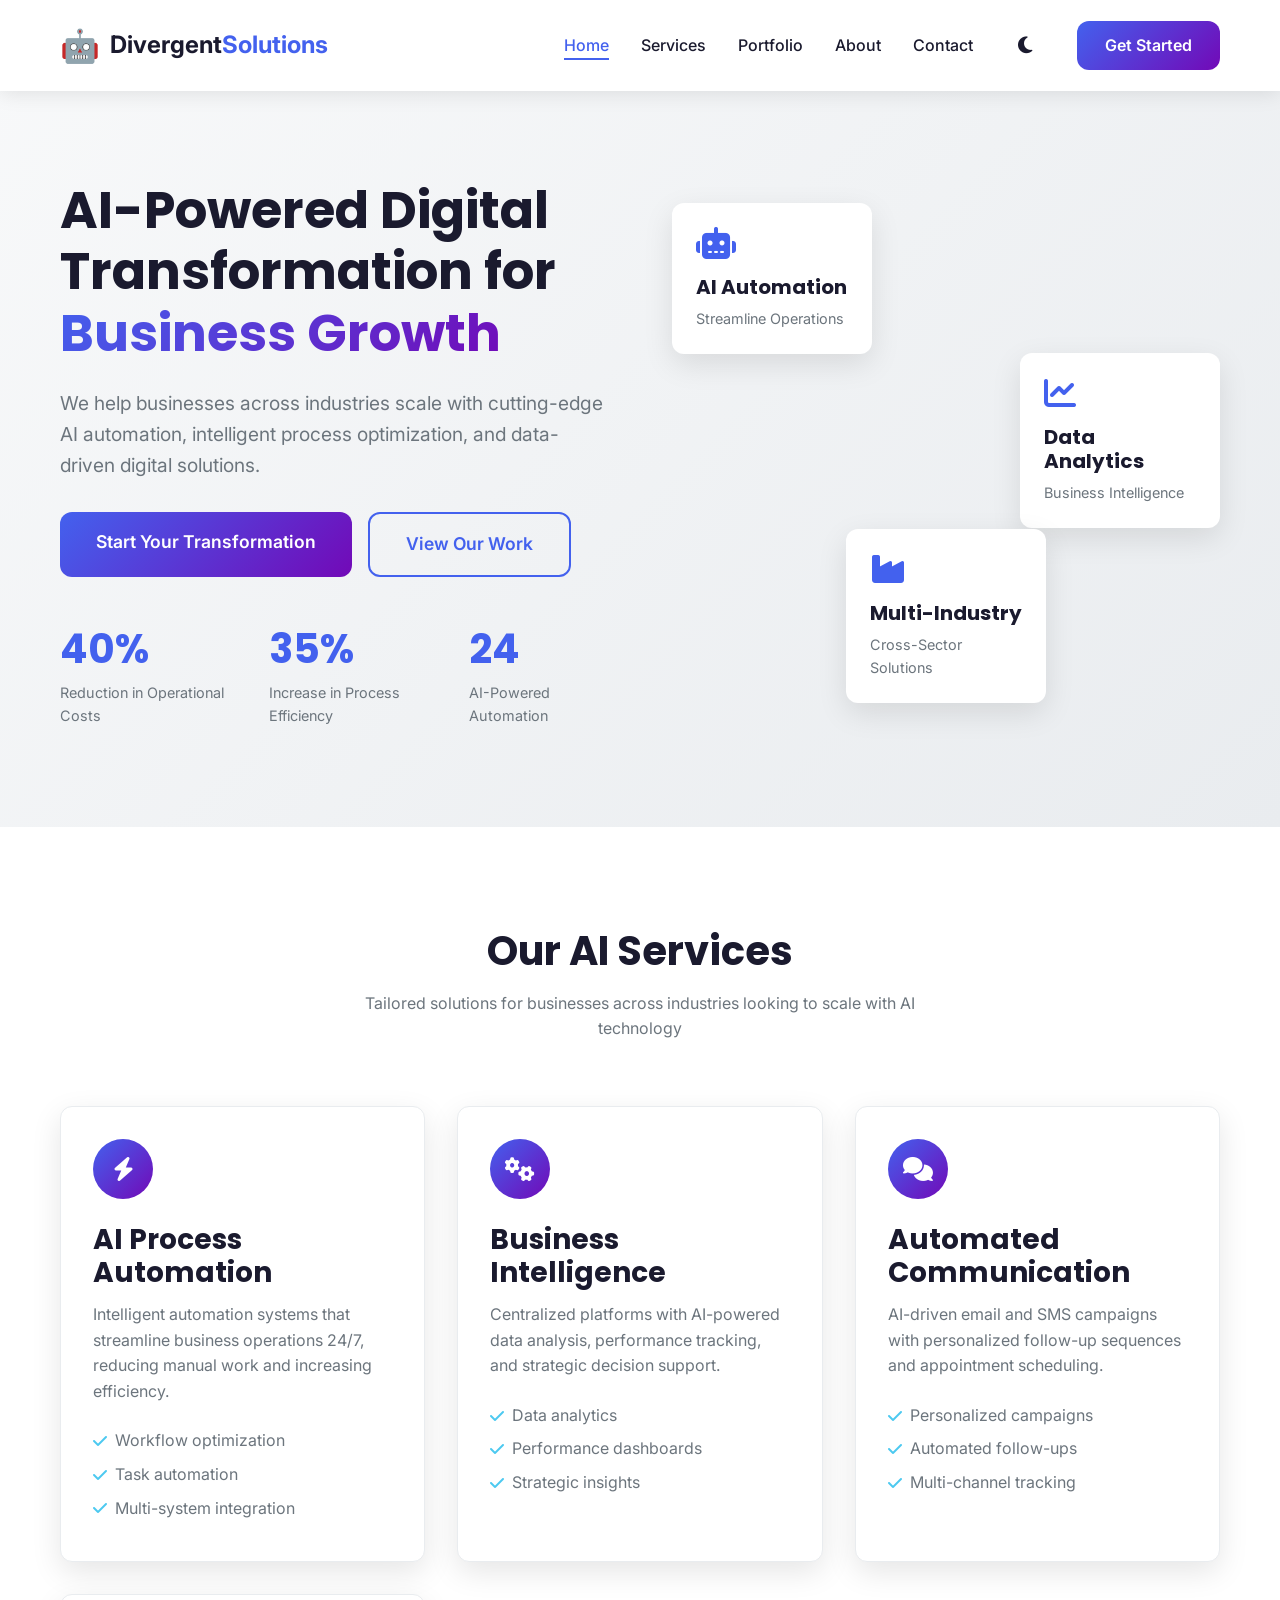
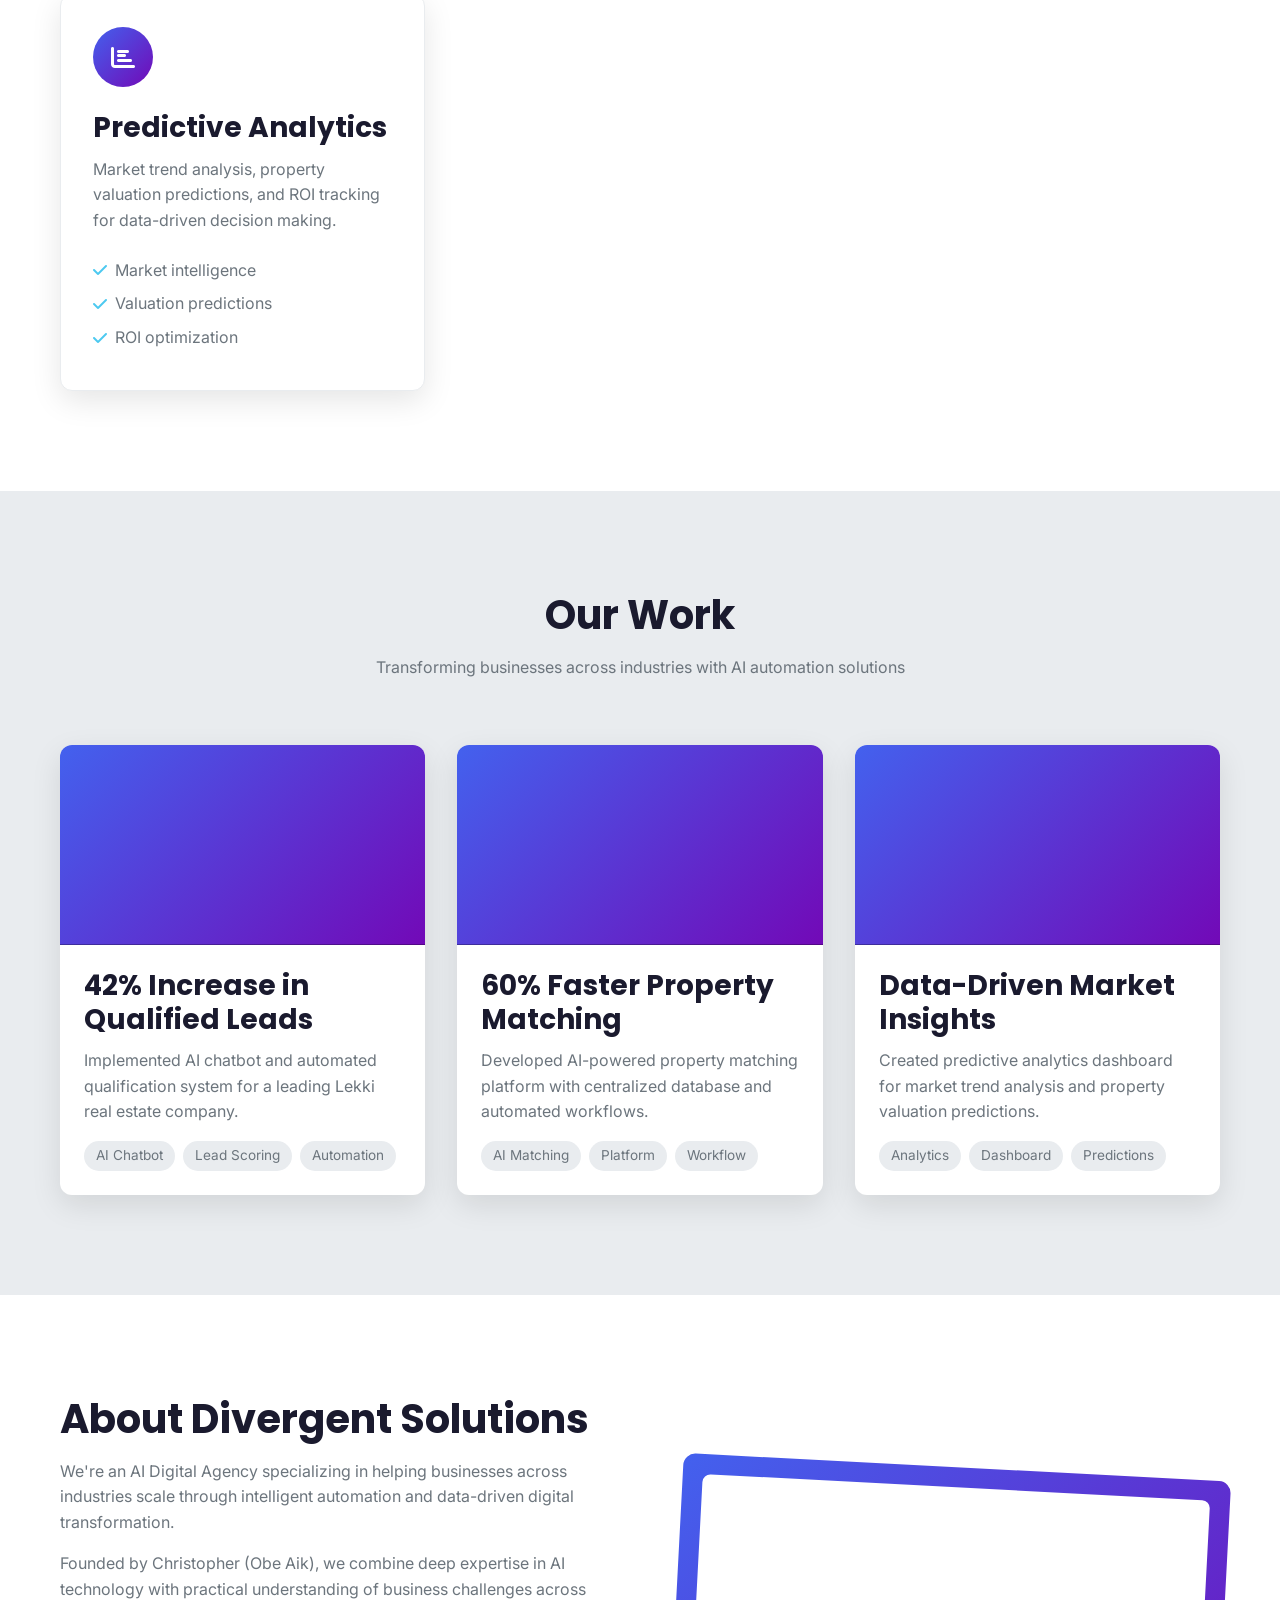
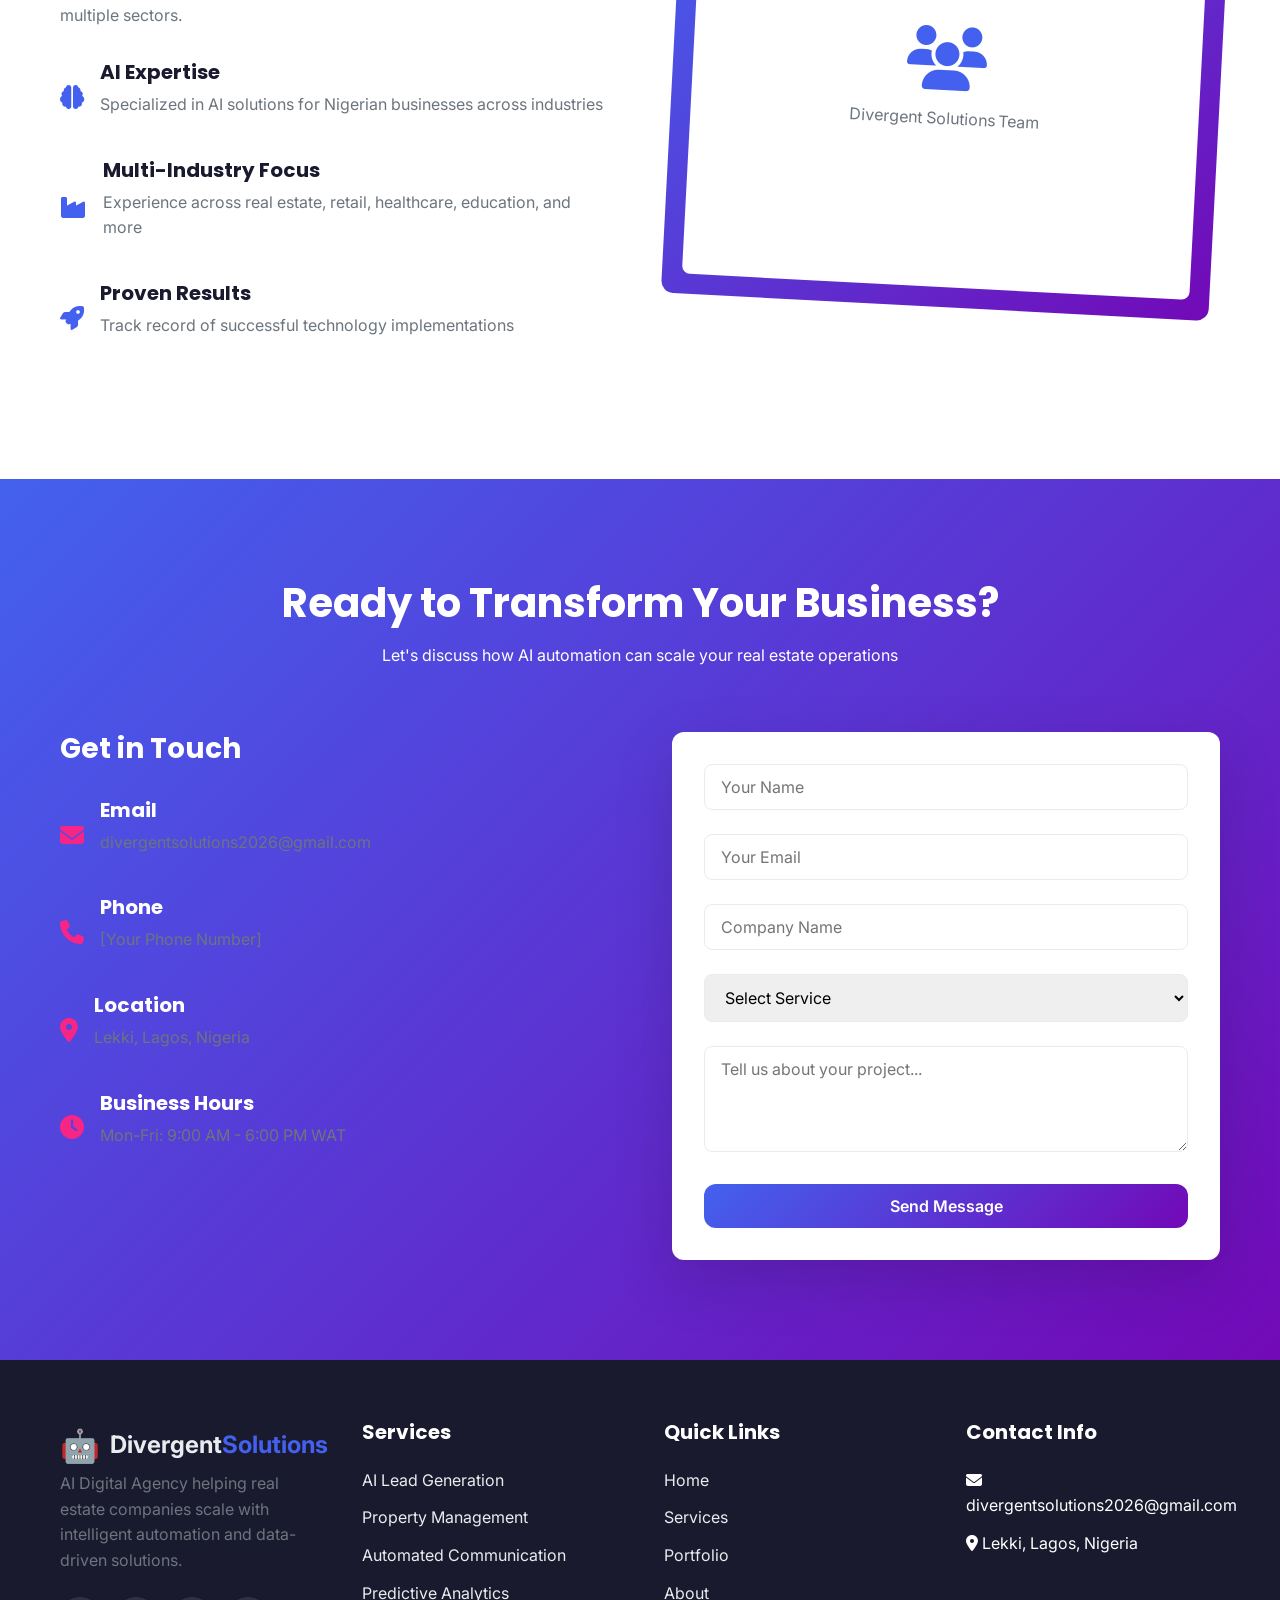
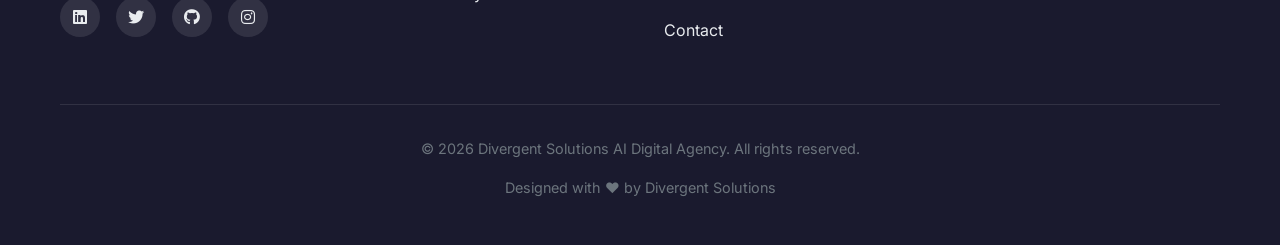
==== commit 9fa19d28: "Update website to reflect multi-industry agency focus (not just real estate)" ====
--- a/index.html
+++ b/index.html
@@ -43,8 +43,8 @@
     <section class="hero" id="home">
         <div class="container">
             <div class="hero-content">
-                <h1 class="hero-title">AI-Powered Digital Solutions for <span class="text-gradient">Real Estate Growth</span></h1>
-                <p class="hero-subtitle">We help real estate companies scale with cutting-edge AI automation, intelligent lead generation, and data-driven digital transformation.</p>
+                <h1 class="hero-title">AI-Powered Digital Transformation for <span class="text-gradient">Business Growth</span></h1>
+                <p class="hero-subtitle">We help businesses across industries scale with cutting-edge AI automation, intelligent process optimization, and data-driven digital solutions.</p>
                 <div class="hero-buttons">
                     <a href="#contact" class="btn btn-primary btn-lg">Start Your Transformation</a>
                     <a href="#portfolio" class="btn btn-secondary btn-lg">View Our Work</a>
@@ -52,33 +52,33 @@
                 <div class="hero-stats">
                     <div class="stat">
                         <h3>40%</h3>
-                        <p>Reduction in Admin Tasks</p>
+                        <p>Reduction in Operational Costs</p>
                     </div>
                     <div class="stat">
                         <h3>35%</h3>
-                        <p>Increase in Qualified Leads</p>
+                        <p>Increase in Process Efficiency</p>
                     </div>
                     <div class="stat">
                         <h3>24/7</h3>
-                        <p>AI Customer Engagement</p>
+                        <p>AI-Powered Automation</p>
                     </div>
                 </div>
             </div>
             <div class="hero-image">
                 <div class="floating-card card-1">
                     <i class="fas fa-robot"></i>
-                    <h4>AI Chatbots</h4>
-                    <p>24/7 Lead Qualification</p>
+                    <h4>AI Automation</h4>
+                    <p>Streamline Operations</p>
                 </div>
                 <div class="floating-card card-2">
                     <i class="fas fa-chart-line"></i>
-                    <h4>Predictive Analytics</h4>
-                    <p>Market Intelligence</p>
+                    <h4>Data Analytics</h4>
+                    <p>Business Intelligence</p>
                 </div>
                 <div class="floating-card card-3">
-                    <i class="fas fa-home"></i>
-                    <h4>Property Matching</h4>
-                    <p>AI-Powered Platform</p>
+                    <i class="fas fa-industry"></i>
+                    <h4>Multi-Industry</h4>
+                    <p>Cross-Sector Solutions</p>
                 </div>
             </div>
         </div>
@@ -89,31 +89,31 @@
         <div class="container">
             <div class="section-header">
                 <h2 class="section-title">Our AI Services</h2>
-                <p class="section-subtitle">Tailored solutions for real estate companies looking to scale with technology</p>
+                <p class="section-subtitle">Tailored solutions for businesses across industries looking to scale with AI technology</p>
             </div>
             <div class="services-grid">
                 <div class="service-card">
                     <div class="service-icon">
                         <i class="fas fa-bolt"></i>
                     </div>
-                    <h3>AI Lead Generation</h3>
-                    <p>Intelligent chatbots and automated systems that qualify leads 24/7, reducing response time from hours to seconds.</p>
+                    <h3>AI Process Automation</h3>
+                    <p>Intelligent automation systems that streamline business operations 24/7, reducing manual work and increasing efficiency.</p>
                     <ul class="service-features">
-                        <li><i class="fas fa-check"></i> Automated lead scoring</li>
-                        <li><i class="fas fa-check"></i> Property recommendation engine</li>
-                        <li><i class="fas fa-check"></i> Multi-channel integration</li>
+                        <li><i class="fas fa-check"></i> Workflow optimization</li>
+                        <li><i class="fas fa-check"></i> Task automation</li>
+                        <li><i class="fas fa-check"></i> Multi-system integration</li>
                     </ul>
                 </div>
                 <div class="service-card">
                     <div class="service-icon">
-                        <i class="fas fa-home"></i>
-                    </div>
-                    <h3>Smart Property Management</h3>
-                    <p>Centralized platforms with AI-powered property matching, virtual tour scheduling, and document automation.</p>
+                        <i class="fas fa-cogs"></i>
+                    </div>
+                    <h3>Business Intelligence</h3>
+                    <p>Centralized platforms with AI-powered data analysis, performance tracking, and strategic decision support.</p>
                     <ul class="service-features">
-                        <li><i class="fas fa-check"></i> AI property tagging</li>
-                        <li><i class="fas fa-check"></i> Automated matching</li>
-                        <li><i class="fas fa-check"></i> Document generation</li>
+                        <li><i class="fas fa-check"></i> Data analytics</li>
+                        <li><i class="fas fa-check"></i> Performance dashboards</li>
+                        <li><i class="fas fa-check"></i> Strategic insights</li>
                     </ul>
                 </div>
                 <div class="service-card">
@@ -149,7 +149,7 @@
         <div class="container">
             <div class="section-header">
                 <h2 class="section-title">Our Work</h2>
-                <p class="section-subtitle">Transforming real estate businesses with AI automation</p>
+                <p class="section-subtitle">Transforming businesses across industries with AI automation solutions</p>
             </div>
             <div class="portfolio-grid">
                 <div class="portfolio-card">
@@ -213,21 +213,21 @@
             <div class="about-content">
                 <div class="about-text">
                     <h2 class="section-title">About Divergent Solutions</h2>
-                    <p>We're an AI Digital Agency specializing in helping real estate companies scale through intelligent automation and data-driven solutions.</p>
-                    <p>Founded by Christopher (Obe Aik), we combine deep expertise in AI technology with practical understanding of the real estate industry's unique challenges.</p>
+                    <p>We're an AI Digital Agency specializing in helping businesses across industries scale through intelligent automation and data-driven digital transformation.</p>
+                    <p>Founded by Christopher (Obe Aik), we combine deep expertise in AI technology with practical understanding of business challenges across multiple sectors.</p>
                     <div class="about-features">
                         <div class="feature">
                             <i class="fas fa-brain"></i>
                             <div>
                                 <h4>AI Expertise</h4>
-                                <p>Specialized in AI solutions for Nigerian businesses</p>
+                                <p>Specialized in AI solutions for Nigerian businesses across industries</p>
                             </div>
                         </div>
                         <div class="feature">
-                            <i class="fas fa-map-marker-alt"></i>
-                            <div>
-                                <h4>Market Knowledge</h4>
-                                <p>Deep understanding of Lekki real estate dynamics</p>
+                            <i class="fas fa-industry"></i>
+                            <div>
+                                <h4>Multi-Industry Focus</h4>
+                                <p>Experience across real estate, retail, healthcare, education, and more</p>
                             </div>
                         </div>
                         <div class="feature">
